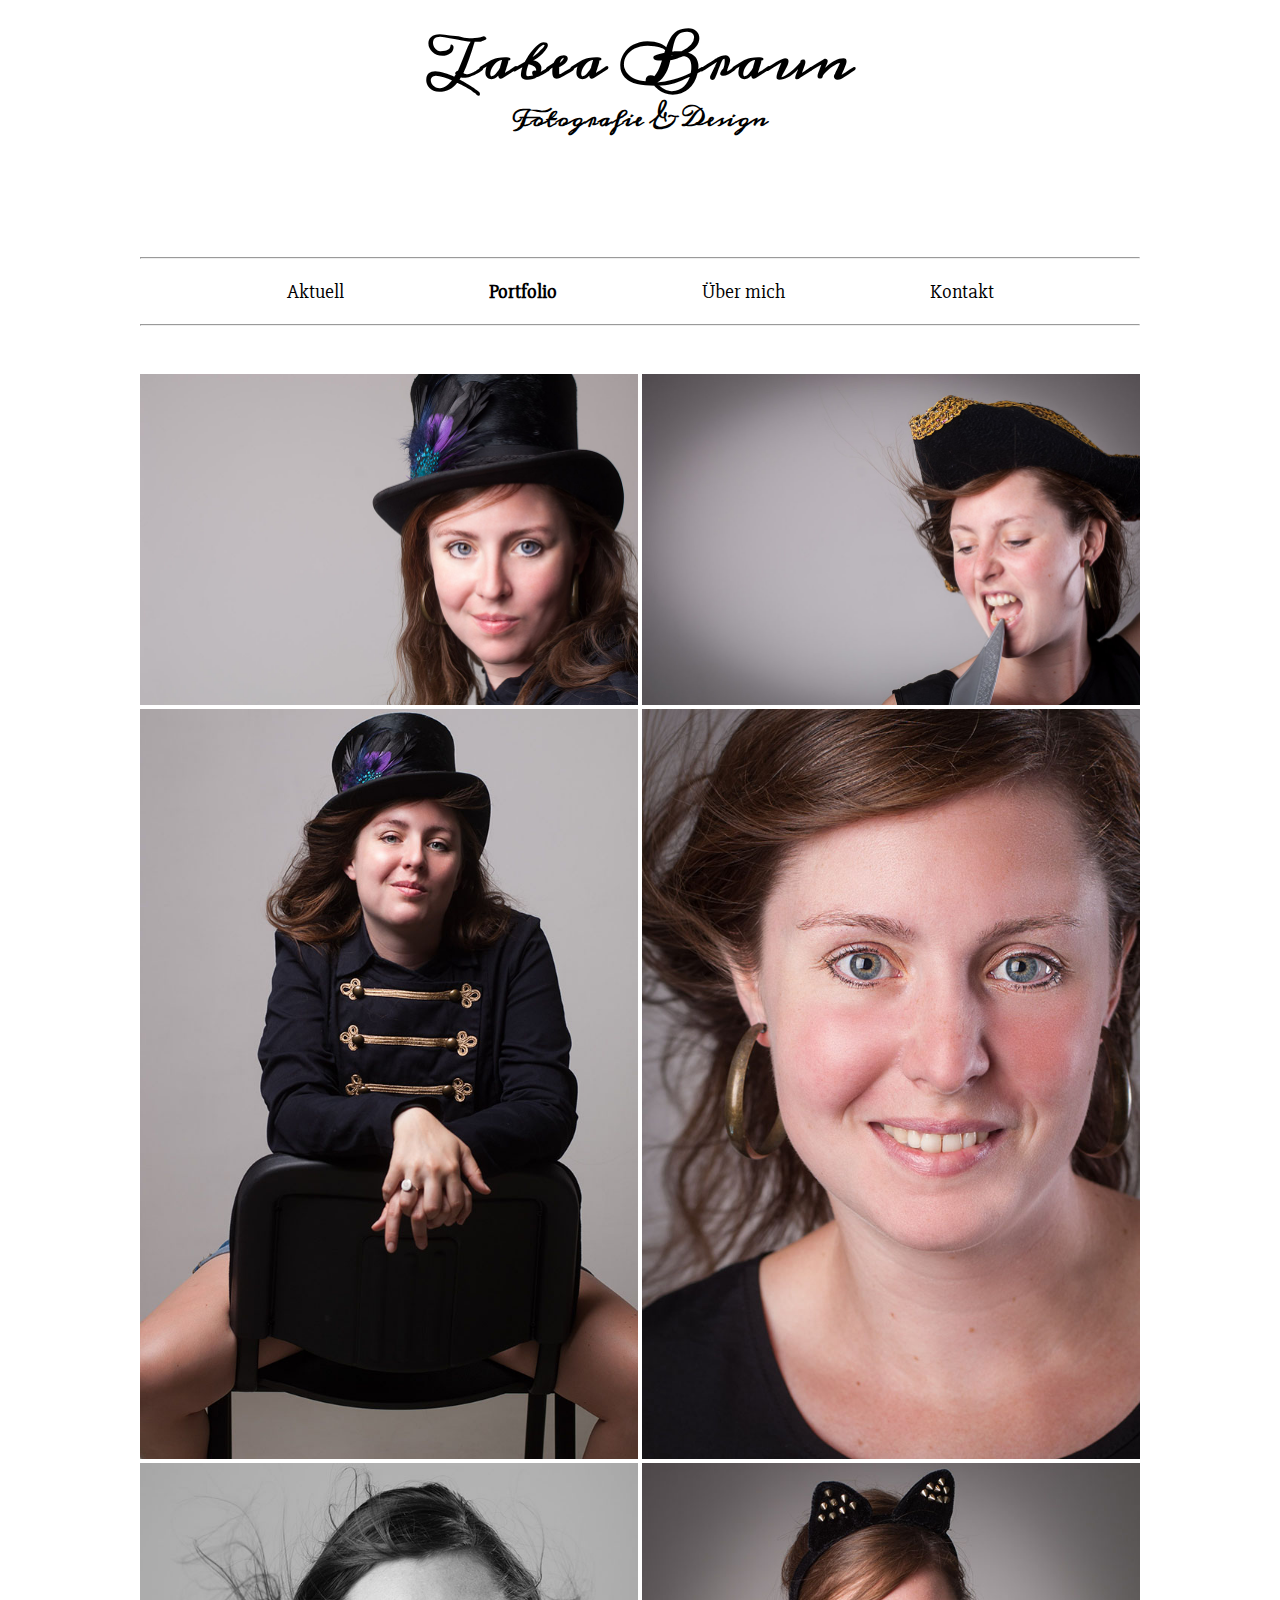
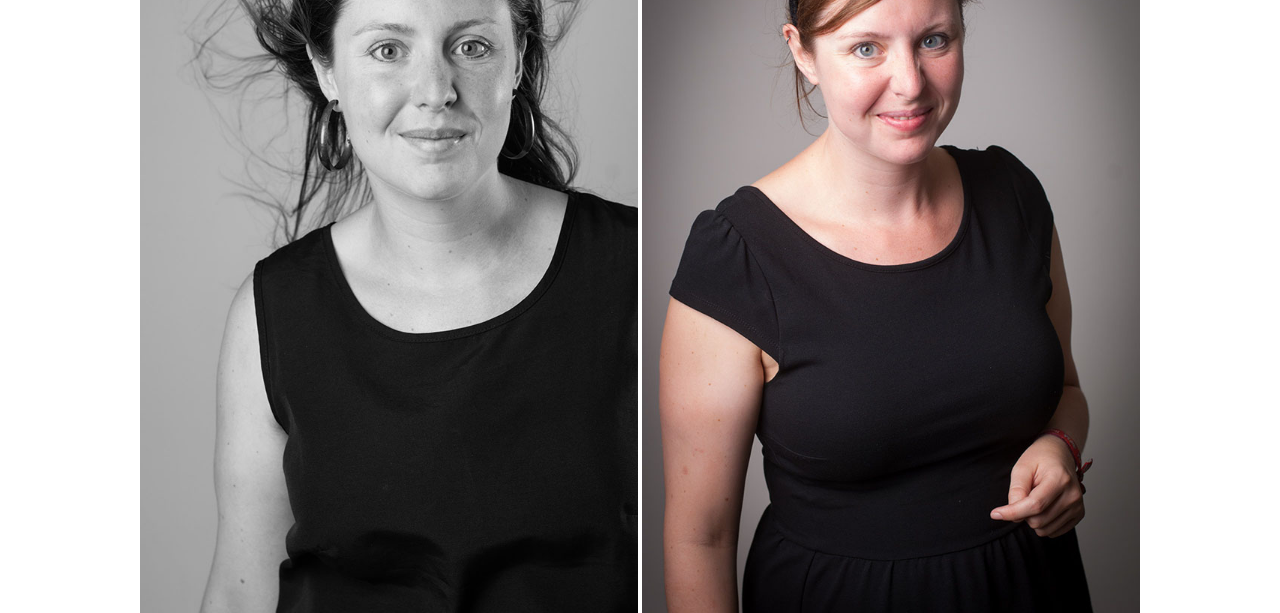
==== bonnie.html @ f897b387 "content" ====
<html>
<head>
  <title>Tabea Braun</title>
  <meta charset="utf-8">
  <link href="css/stylesheet.css" rel="stylesheet" media="screen, protection" />
  <link href='https://fonts.googleapis.com/css?family=Lobster' rel='stylesheet' type='text/css'>
  <link href='https://fonts.googleapis.com/css?family=Poiret+One|Meddon|Meie+Script' rel='stylesheet' type='text/css'>
  <link href='https://fonts.googleapis.com/css?family=Raleway:400,100,300' rel='stylesheet' type='text/css'>
  <link href='https://fonts.googleapis.com/css?family=Slabo+27px' rel='stylesheet' type='text/css'>
</head>

<body>
  <div class="wrapper">
    <header class="header">
      <h1>Tabea Braun</h1>
      <h2>Fotografie & Design</h2>
    </header>


<hr>
    <ul class="nav">
      <li><a href="index.html">Aktuell</a></li>
      <li><a href="portfolio.html"><strong>Portfolio</strong></a></li>
      <li><a href="übermich.html">Über mich</a></li>
      <li><a href="kontakt.html">Kontakt</a></li>
    </ul>
<hr>


<img src="images/bonnie.jpg" class="gallery"/>
<img src="images/bonnie1.jpg" class="gallery"/>
<img src="images/bonnie2.jpg" class="gallery"/>
<img src="images/bonnie3.jpg" class="gallery"/>
<img src="images/bonnie4.jpg" class="gallery"/>
<img src="images/bonnie5.jpg" class="gallery"/>


  </div>
</body>
</html>
---- css/stylesheet.css ----
h1 {
  font-family: 'Meddon', cursive;
  text-align: center;
  font-size: 50px;
}

h2 {
  font-family: 'Meddon', cursive;
  text-align: center;
  font-size: 20px;
  margin-top: -50px;
  padding-bottom: 100px;
}




.nav {
    list-style: none;
    text-align: center;
    font-size: 20px;
    padding-left: 0px;

}


.nav li {
    display:inline;
}


li {
  margin-left: 70px;
  margin-right: 70px;
  font-family: 'Slabo 27px', serif;
  color: #202020;
  transition: 0.3s ease-in-out;



}

.nav a {
  font-family: 'Slabo 27px', serif;
  color: #202020;
  transition: 0.3s ease-in-out;
  color: black;
  text-decoration: none;


}

a:hover {
  color: grey;
  cursor: pointer;
}



.header {
  margin-top: 0px;
  }


  .bildbox {
    height: 550px;
    width: 1000px;
    margin-top: 100px;
    margin-left: auto;
    margin-right: auto;
    background-size: cover;

}


#item-1{
  background: url("../images/landscape.jpg") center center;

}

#item-2{
  background: url("../images/mountain.jpg") center center;

}

#item-3{
  background: url("../images/jenny.jpg") center center;

}


.profilbild {
width: 200px;
float: left;
margin-top: 50px;
margin-left: 100px;
margin-right: 0px;
}



.inhalt {
  font-family: 'Slabo 27px', serif;
  float: right;
  width: 600px;
  margin-top: 50px;
  text-align:center;
  margin-right: 70px;

}

.inhalt h2{
  font-family: 'Meddon', cursive;
  text-align: center;
  margin-top: 0px;
  margin-bottom: 0px;
  padding-bottom: 0px;
}

.wrapper{
  margin-right: auto;
  margin-left: auto;
  width: 1000px;
}




.content h2 {
  color: white;
  font-size: 40px;
  font-family: 'Meddon', cursive;
  padding-top: 180px;
  padding-bottom: 0px;
  margin-bottom: 0px;

}

p {
  font-family: 'Slabo 27px', serif;
  font-size: 20px;
  color: #ffffff;
  text-align: center;
  margin-top: 0px;
  margin-bottom: 50px;

}

p2 {
  font-family: 'Slabo 27px', serif;
  font-size: 18px;
  color: #ffffff;
  text-align: center;
  border: 3px double #cccccc;
  padding-left: 10px;
  padding-right: 10px;
  padding-top: 6px;
  padding-bottom: 6px;
  margin-left: 450px;
  transition: 0.3s ease;



}

p2:hover {
  color: grey;
  border: 3px double grey;
  cursor: pointer;

}

.portfolio {
  width: 498px;
  display: inline-block;;
  margin-top: 40px;
  margin-left: auto;
  margin-right: auto;
  margin-bottom: -40px;
  position: relative;

}


.content-box {
  width: 498px;
  display:inline-block;
  margin-top: 40px;

}

.content-img {
  max-width: 498px;
  margin-bottom: -40px;

}

.content-box a {
  display: none;
}


.content-box:hover a {
  display: block;
  position: absolute;
  color: black;
  opacity: 0.5;
  background: rgba(255,255,255,0.85);
  padding-top: 100px;
  width: 498px;
  height: 232px;
  text-align: center;
  text-decoration: none;
  font-family: 'Meddon', cursive;
  font-size: 50px;
  }


.gallery{
  width: 498px;
  display: inline-block;
  margin-top: 40px;
  margin-bottom: -40px;
}
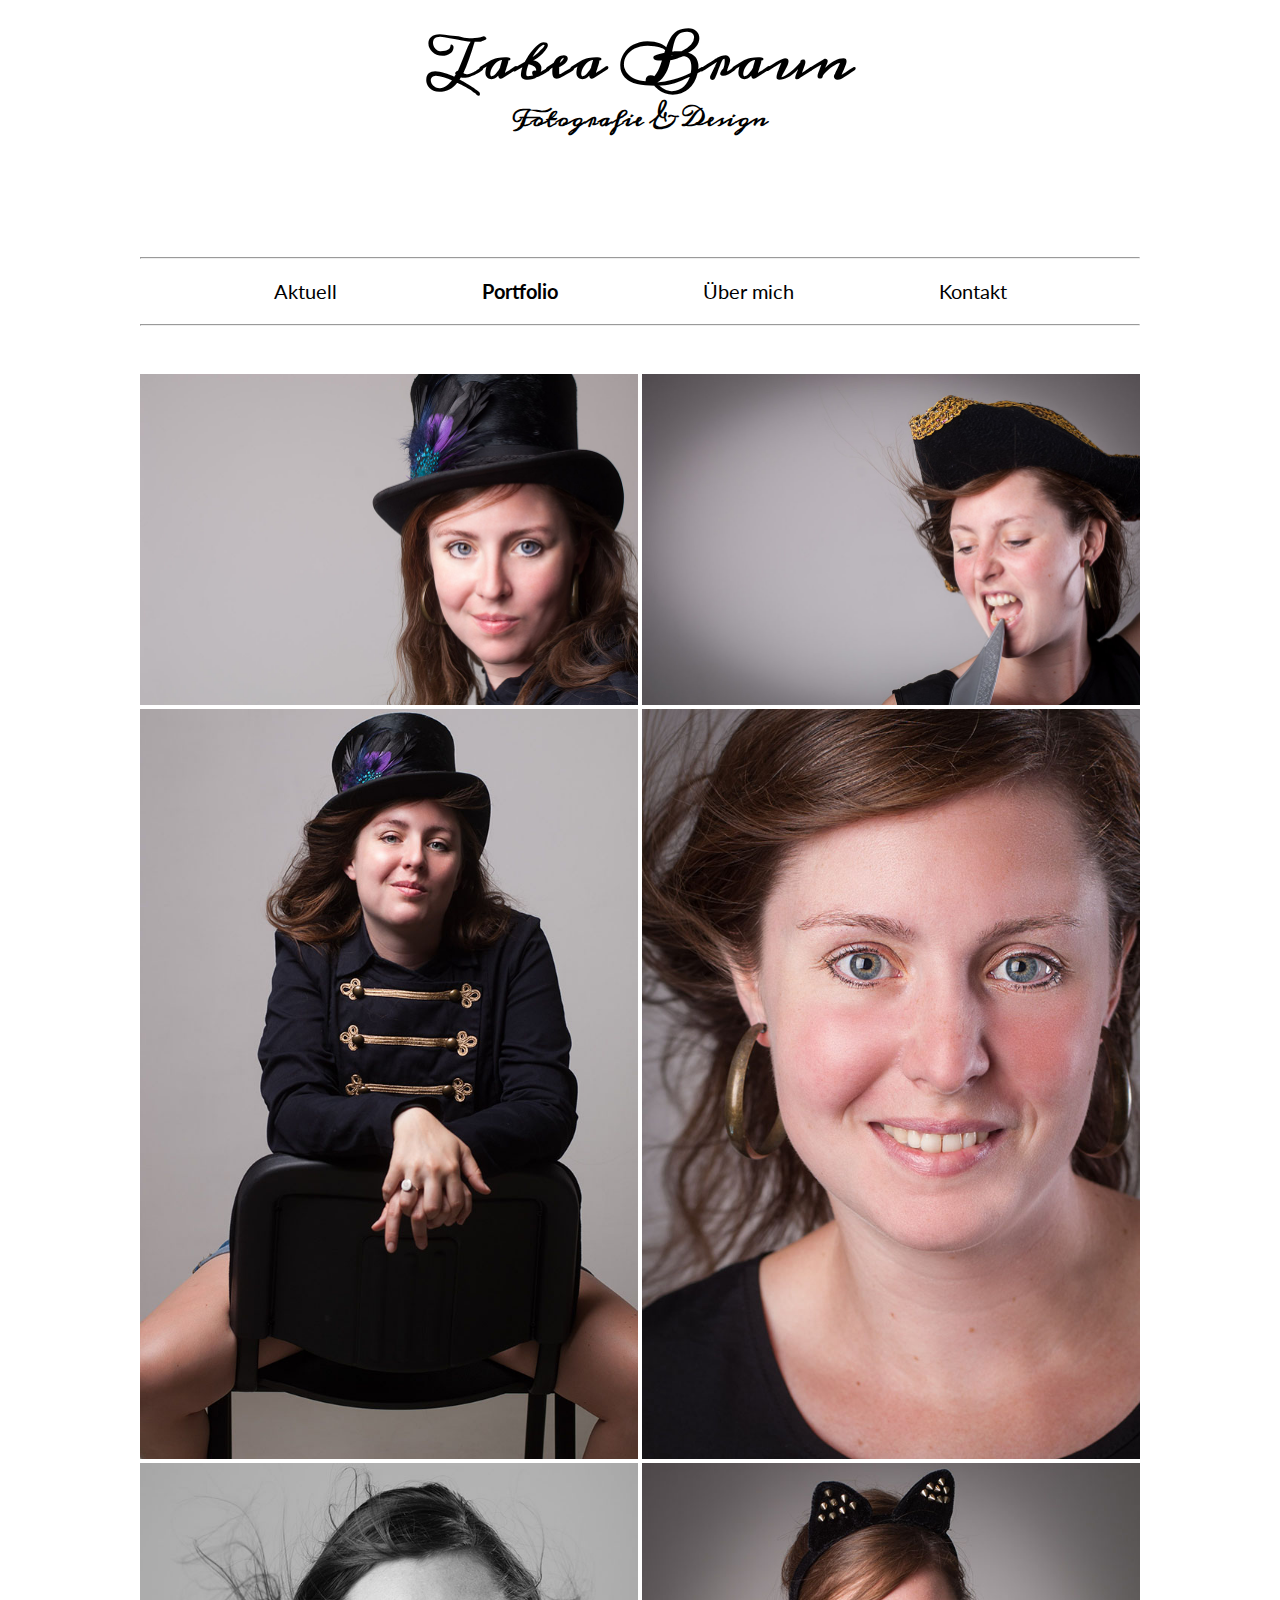
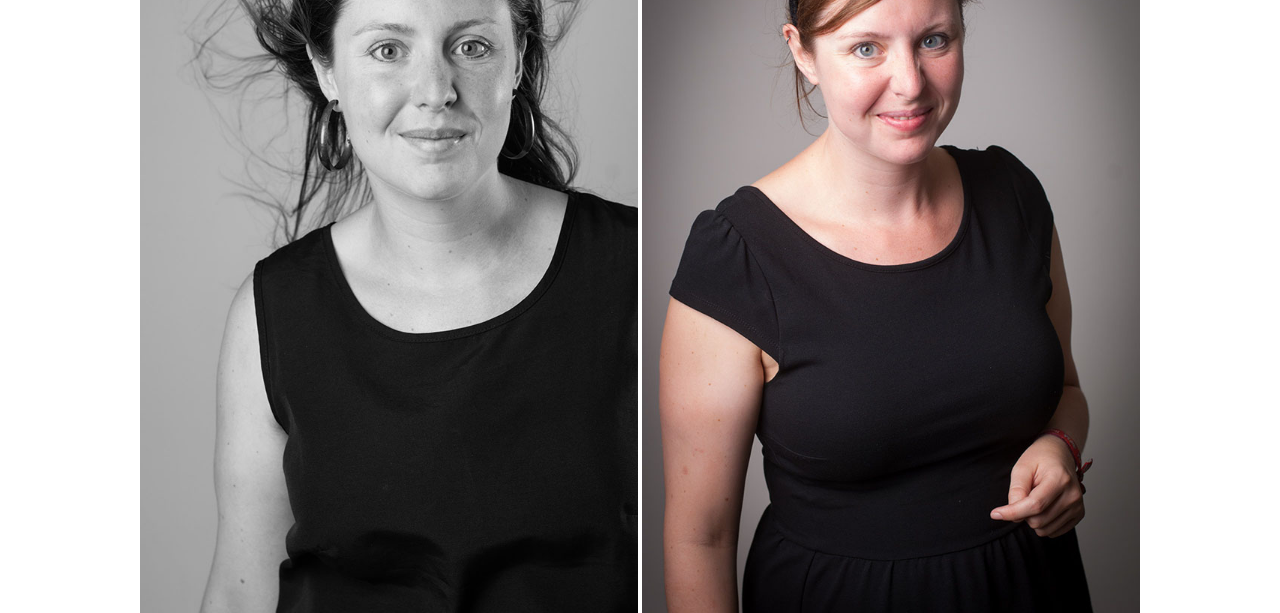
==== commit da0e331c: "Schriftarten" ====
--- a/bonnie.html
+++ b/bonnie.html
@@ -6,7 +6,7 @@
   <link href='https://fonts.googleapis.com/css?family=Lobster' rel='stylesheet' type='text/css'>
   <link href='https://fonts.googleapis.com/css?family=Poiret+One|Meddon|Meie+Script' rel='stylesheet' type='text/css'>
   <link href='https://fonts.googleapis.com/css?family=Raleway:400,100,300' rel='stylesheet' type='text/css'>
-  <link href='https://fonts.googleapis.com/css?family=Slabo+27px' rel='stylesheet' type='text/css'>
+  <link href='https://fonts.googleapis.com/css?family=Lato:300,100' rel='stylesheet' type='text/css'>
 </head>
 
 <body>
--- a/css/stylesheet.css
+++ b/css/stylesheet.css
@@ -21,6 +21,7 @@
     font-size: 20px;
     padding-left: 0px;
 
+
 }
 
 
@@ -32,7 +33,7 @@
 li {
   margin-left: 70px;
   margin-right: 70px;
-  font-family: 'Slabo 27px', serif;
+  font-family: 'Lato', sans-serif;
   color: #202020;
   transition: 0.3s ease-in-out;
 
@@ -41,7 +42,7 @@
 }
 
 .nav a {
-  font-family: 'Slabo 27px', serif;
+  font-family: 'Lato', sans-serif;
   color: #202020;
   transition: 0.3s ease-in-out;
   color: black;
@@ -70,6 +71,7 @@
     margin-right: auto;
     background-size: cover;
 
+
 }
 
 
@@ -123,7 +125,9 @@
   width: 1000px;
 }
 
-
+.content a{
+  text-decoration: none;
+}
 
 
 .content h2 {
@@ -168,6 +172,7 @@
   border: 3px double grey;
   cursor: pointer;
 
+
 }
 
 .portfolio {
@@ -201,11 +206,11 @@
 
 
 .content-box:hover a {
+
   display: block;
   position: absolute;
   color: black;
-  opacity: 0.5;
-  background: rgba(255,255,255,0.85);
+  background: rgba(255,255,255,0.5);
   padding-top: 100px;
   width: 498px;
   height: 232px;
@@ -213,6 +218,8 @@
   text-decoration: none;
   font-family: 'Meddon', cursive;
   font-size: 50px;
+
+
   }
 
 
@@ -222,3 +229,21 @@
   margin-top: 40px;
   margin-bottom: -40px;
 }
+
+
+.clear{
+  margin-top: 100px;
+}
+
+
+.kontaktbox{
+  width: 1000px;
+  text-align: center;
+  margin-top: 90px;
+
+}
+
+.kontaktbox p3{
+  font-family: 'Lato', sans-serif;
+  font-size: 30px;
+}
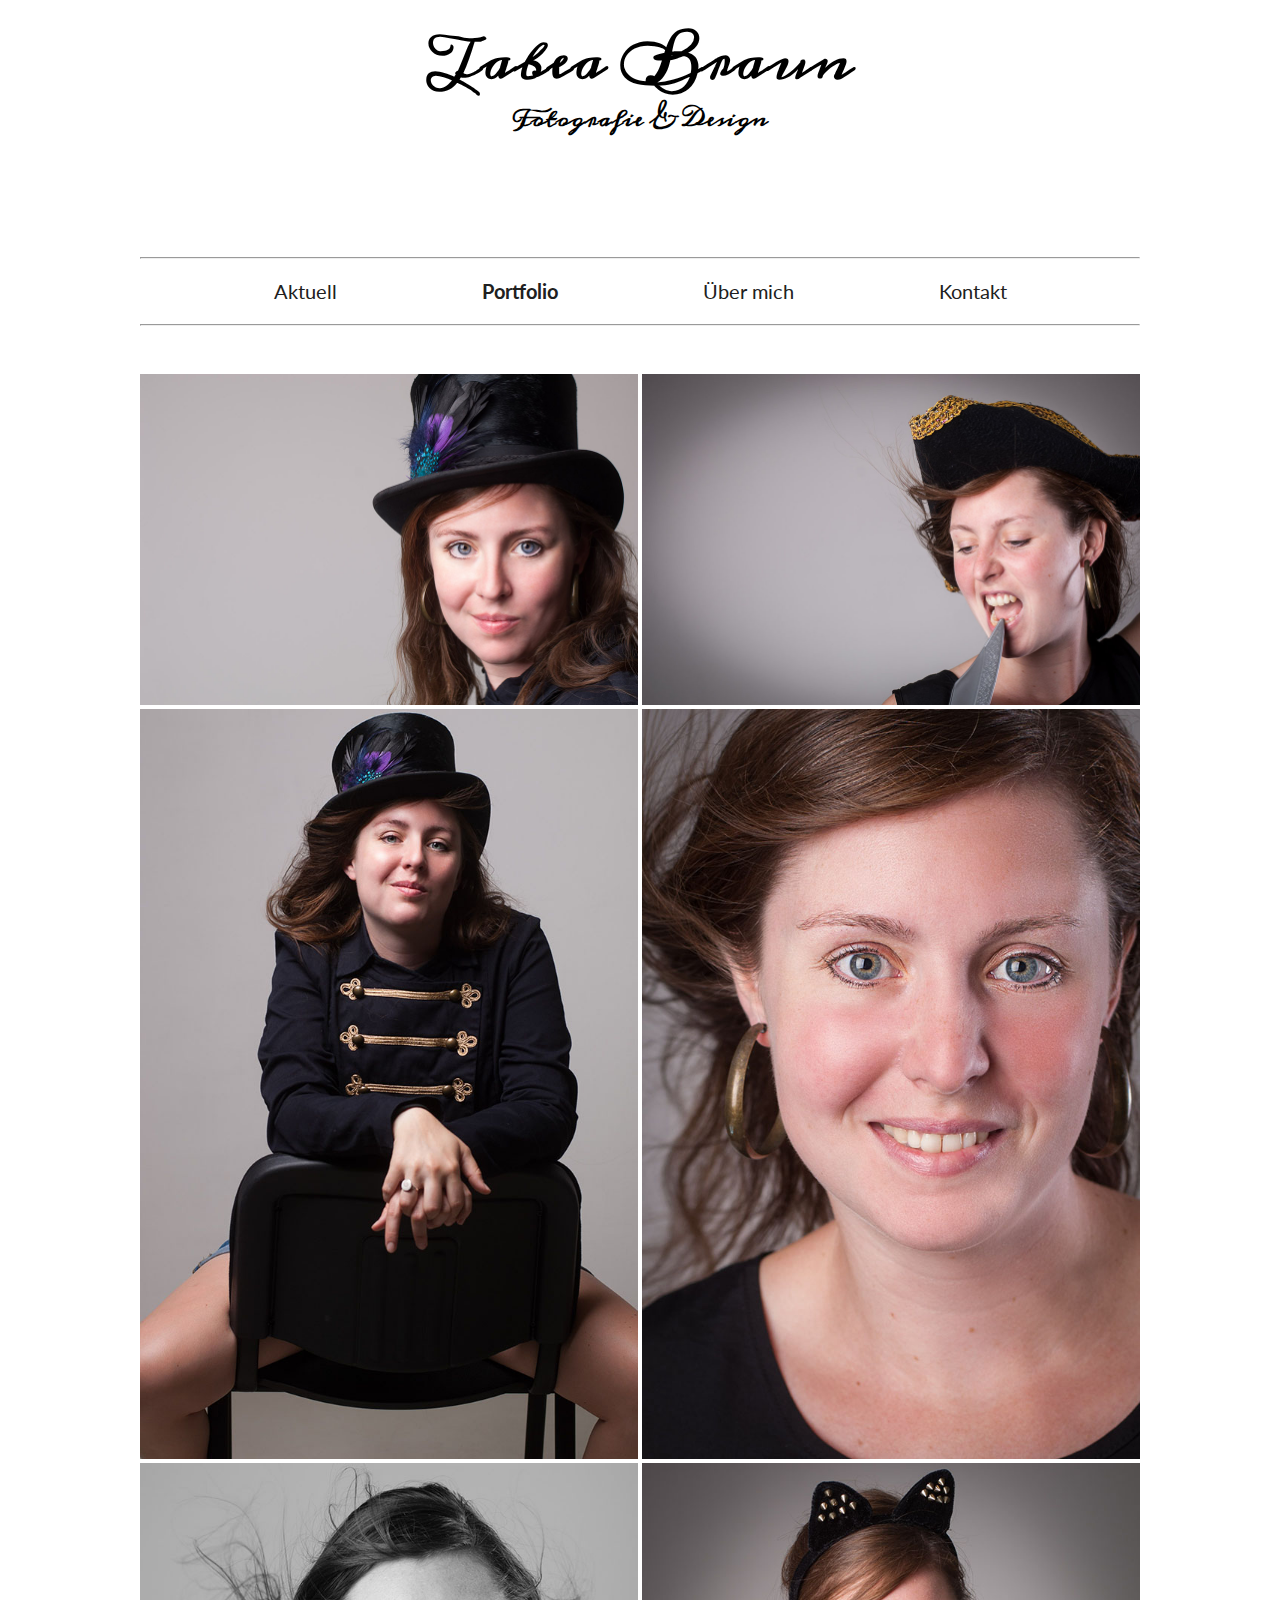
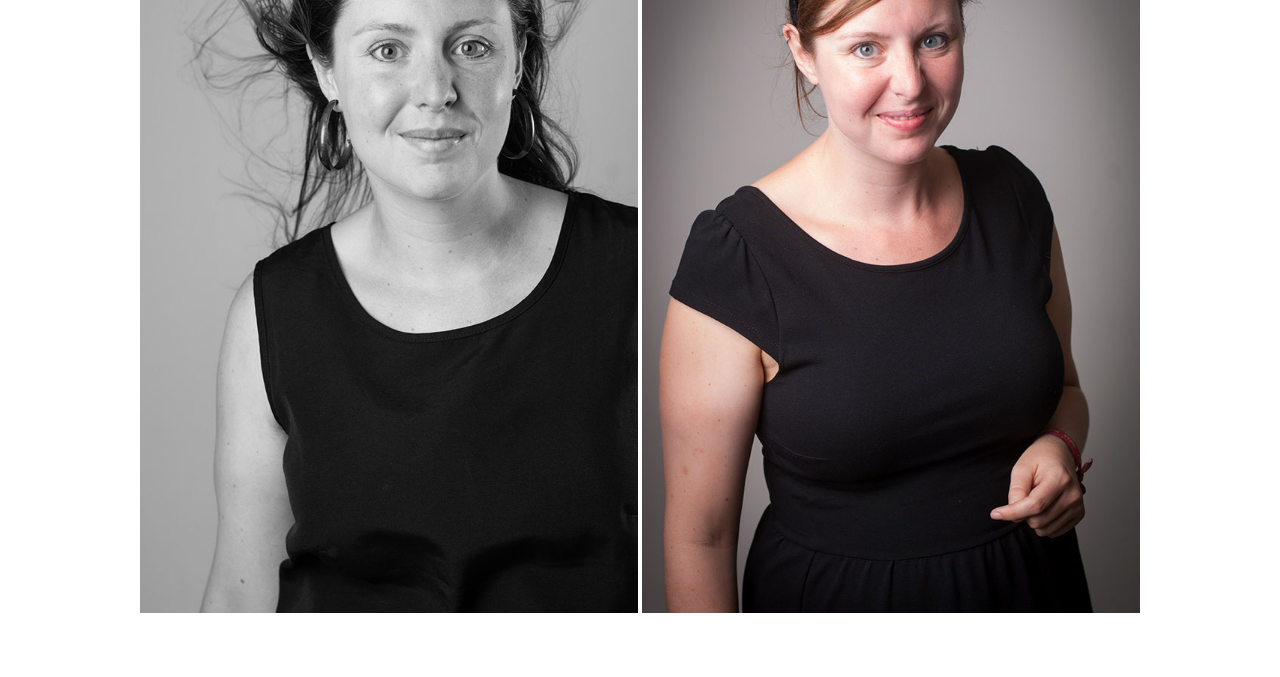
==== commit 98872071: "sortierend aufräumen" ====
--- a/bonnie.html
+++ b/bonnie.html
@@ -3,9 +3,7 @@
   <title>Tabea Braun</title>
   <meta charset="utf-8">
   <link href="css/stylesheet.css" rel="stylesheet" media="screen, protection" />
-  <link href='https://fonts.googleapis.com/css?family=Lobster' rel='stylesheet' type='text/css'>
   <link href='https://fonts.googleapis.com/css?family=Poiret+One|Meddon|Meie+Script' rel='stylesheet' type='text/css'>
-  <link href='https://fonts.googleapis.com/css?family=Raleway:400,100,300' rel='stylesheet' type='text/css'>
   <link href='https://fonts.googleapis.com/css?family=Lato:300,100' rel='stylesheet' type='text/css'>
 </head>
 
@@ -16,25 +14,24 @@
       <h2>Fotografie & Design</h2>
     </header>
 
-
-<hr>
+    <hr>
     <ul class="nav">
       <li><a href="index.html">Aktuell</a></li>
       <li><a href="portfolio.html"><strong>Portfolio</strong></a></li>
       <li><a href="übermich.html">Über mich</a></li>
       <li><a href="kontakt.html">Kontakt</a></li>
     </ul>
-<hr>
+    <hr>
 
+    <img src="images/bonnie.jpg" class="gallery"/>
+    <img src="images/bonnie1.jpg" class="gallery"/>
+    <img src="images/bonnie2.jpg" class="gallery"/>
+    <img src="images/bonnie3.jpg" class="gallery"/>
+    <img src="images/bonnie4.jpg" class="gallery"/>
+    <img src="images/bonnie5.jpg" class="gallery"/>
 
-<img src="images/bonnie.jpg" class="gallery"/>
-<img src="images/bonnie1.jpg" class="gallery"/>
-<img src="images/bonnie2.jpg" class="gallery"/>
-<img src="images/bonnie3.jpg" class="gallery"/>
-<img src="images/bonnie4.jpg" class="gallery"/>
-<img src="images/bonnie5.jpg" class="gallery"/>
-
-
+    <div class="clear"></div>
+    
   </div>
 </body>
 </html>
--- a/css/stylesheet.css
+++ b/css/stylesheet.css
@@ -1,54 +1,43 @@
+/*Header*/
+
 h1 {
   font-family: 'Meddon', cursive;
-  text-align: center;
   font-size: 50px;
+  text-align: center;
 }
 
 h2 {
   font-family: 'Meddon', cursive;
-  text-align: center;
-  font-size: 20px;
+  font-size: 20px;
+  text-align: center;
   margin-top: -50px;
   padding-bottom: 100px;
 }
 
 
-
+/*Navigation*/
 
 .nav {
-    list-style: none;
-    text-align: center;
-    font-size: 20px;
-    padding-left: 0px;
-
-
-}
-
+  font-size: 20px;
+  list-style: none;
+  text-align: center;
+  padding-left: 0px;
+}
 
 .nav li {
-    display:inline;
-}
-
-
-li {
+  font-family: 'Lato', sans-serif;
+  color: #202020;
+  display:inline;
   margin-left: 70px;
   margin-right: 70px;
+  transition: 0.3s ease-in-out;
+}
+
+.nav a {
   font-family: 'Lato', sans-serif;
   color: #202020;
   transition: 0.3s ease-in-out;
-
-
-
-}
-
-.nav a {
-  font-family: 'Lato', sans-serif;
-  color: #202020;
-  transition: 0.3s ease-in-out;
-  color: black;
-  text-decoration: none;
-
-
+  text-decoration: none;
 }
 
 a:hover {
@@ -57,39 +46,127 @@
 }
 
 
-
-.header {
+/*Aktuell*/
+
+.wrapper{
+  width: 1000px;
+  margin-right: auto;
+  margin-left: auto;
+}
+
+.bildbox {
+  width: 1000px;
+  height: 550px;
+  margin-top: 100px;
+  margin-left: auto;
+  margin-right: auto;
+  background-size: cover;
+}
+
+#item-1 {
+  background: url("../images/mappe2.jpg") center center;
+}
+
+#item-2 {
+  background: url("../images/beelitz7.jpg") center center;
+}
+
+#item-3 {
+  background: url("../images/jenny.jpg") center center;
+}
+
+.content a {
+  text-decoration: none;
+}
+
+.content h2 {
+  font-family: 'Meddon', cursive;
+  font-size: 40px;
+  color: white;
+  padding-top: 180px;
+  padding-bottom: 0px;
+  margin-bottom: 0px;
+}
+
+p {
+  font-family: 'Lato', sans-serif;
+  font-size: 20px;
+  color: #ffffff;
+  text-align: center;
   margin-top: 0px;
-  }
-
-
-  .bildbox {
-    height: 550px;
-    width: 1000px;
-    margin-top: 100px;
-    margin-left: auto;
-    margin-right: auto;
-    background-size: cover;
-
-
-}
-
-
-#item-1{
-  background: url("../images/landscape.jpg") center center;
-
-}
-
-#item-2{
-  background: url("../images/mountain.jpg") center center;
-
-}
-
-#item-3{
-  background: url("../images/jenny.jpg") center center;
-
-}
-
+  margin-bottom: 50px;
+}
+
+p2 {
+  font-family: 'Lato', sans-serif;
+  font-size: 18px;
+  color: #ffffff;
+  text-align: center;
+  border: 3px double #cccccc;
+  padding-top: 6px;
+  padding-left: 10px;
+  padding-right: 10px;
+  padding-bottom: 6px;
+  margin-left: 450px;
+  transition: 0.3s ease;
+}
+
+p2:hover {
+  color: grey;
+  border: 3px double grey;
+  cursor: pointer;
+}
+
+.clear{
+  margin-top: 100px;
+}
+
+
+/*Portfolio*/
+
+.content-box {
+  width: 498px;
+  margin-top: 40px;
+  display: inline-block;
+}
+
+.content-box a {
+  display: none;
+}
+
+.content-box:hover a {
+  font-family: 'Meddon', cursive;
+  font-size: 50px;
+  display: block;
+  position: absolute;
+  color: white;
+  background: rgba(0,0,0,0.5);
+  padding-top: 100px;
+  width: 498px;
+  height: 232px;
+  text-align: center;
+  text-decoration: none;
+}
+
+.content-img {
+  max-width: 498px;
+  margin-bottom: -40px;
+}
+
+.gallery{
+  width: 498px;
+  display: inline-block;
+  margin-top: 40px;
+  margin-bottom: -40px;
+}
+
+.clear-content{
+  width: 250px;
+  display: inline-block;
+}
+
+
+/*Über Mich*/
 
 .profilbild {
 width: 200px;
@@ -99,151 +176,45 @@
 margin-right: 0px;
 }
 
-
+.inhalt h2{
+  font-family: 'Lato', sans-serif;
+  float:left;
+  margin-top: 0px;
+  margin-bottom: 0px;
+  padding-bottom: 0px;
+}
 
 .inhalt {
-  font-family: 'Slabo 27px', serif;
+  font-family: 'Lato', sans-serif;
+  font-size: 20px;
   float: right;
   width: 600px;
   margin-top: 50px;
-  text-align:center;
   margin-right: 70px;
-
-}
-
-.inhalt h2{
-  font-family: 'Meddon', cursive;
-  text-align: center;
-  margin-top: 0px;
-  margin-bottom: 0px;
-  padding-bottom: 0px;
-}
-
-.wrapper{
-  margin-right: auto;
-  margin-left: auto;
-  width: 1000px;
-}
-
-.content a{
-  text-decoration: none;
-}
-
-
-.content h2 {
-  color: white;
-  font-size: 40px;
-  font-family: 'Meddon', cursive;
-  padding-top: 180px;
-  padding-bottom: 0px;
-  margin-bottom: 0px;
-
-}
-
-p {
-  font-family: 'Slabo 27px', serif;
-  font-size: 20px;
-  color: #ffffff;
-  text-align: center;
-  margin-top: 0px;
-  margin-bottom: 50px;
-
-}
-
-p2 {
-  font-family: 'Slabo 27px', serif;
-  font-size: 18px;
-  color: #ffffff;
-  text-align: center;
-  border: 3px double #cccccc;
-  padding-left: 10px;
-  padding-right: 10px;
-  padding-top: 6px;
-  padding-bottom: 6px;
-  margin-left: 450px;
-  transition: 0.3s ease;
-
-
-
-}
-
-p2:hover {
-  color: grey;
-  border: 3px double grey;
-  cursor: pointer;
-
-
-}
-
-.portfolio {
-  width: 498px;
-  display: inline-block;;
-  margin-top: 40px;
-  margin-left: auto;
-  margin-right: auto;
-  margin-bottom: -40px;
-  position: relative;
-
-}
-
-
-.content-box {
-  width: 498px;
-  display:inline-block;
-  margin-top: 40px;
-
-}
-
-.content-img {
-  max-width: 498px;
-  margin-bottom: -40px;
-
-}
-
-.content-box a {
-  display: none;
-}
-
-
-.content-box:hover a {
-
-  display: block;
-  position: absolute;
-  color: black;
-  background: rgba(255,255,255,0.5);
-  padding-top: 100px;
-  width: 498px;
-  height: 232px;
-  text-align: center;
-  text-decoration: none;
-  font-family: 'Meddon', cursive;
-  font-size: 50px;
-
-
-  }
-
-
-.gallery{
-  width: 498px;
-  display: inline-block;
-  margin-top: 40px;
-  margin-bottom: -40px;
-}
-
-
-.clear{
-  margin-top: 100px;
-}
-
+}
+
+
+/*Kontakt*/
 
 .kontaktbox{
   width: 1000px;
   text-align: center;
-  margin-top: 90px;
-
+  margin-top: 60px;
 }
 
 .kontaktbox p3{
   font-family: 'Lato', sans-serif;
-  font-size: 30px;
-}
+  font-size: 20px;
+}
+
+.mail-contact a{
+  font-family: 'Lato', sans-serif;
+  color: black;
+  font-size: 20px;
+  text-align: center;
+  text-decoration: none;
+}
+
+.mail-contact:hover{
+  opacity: 0.5;
+}
